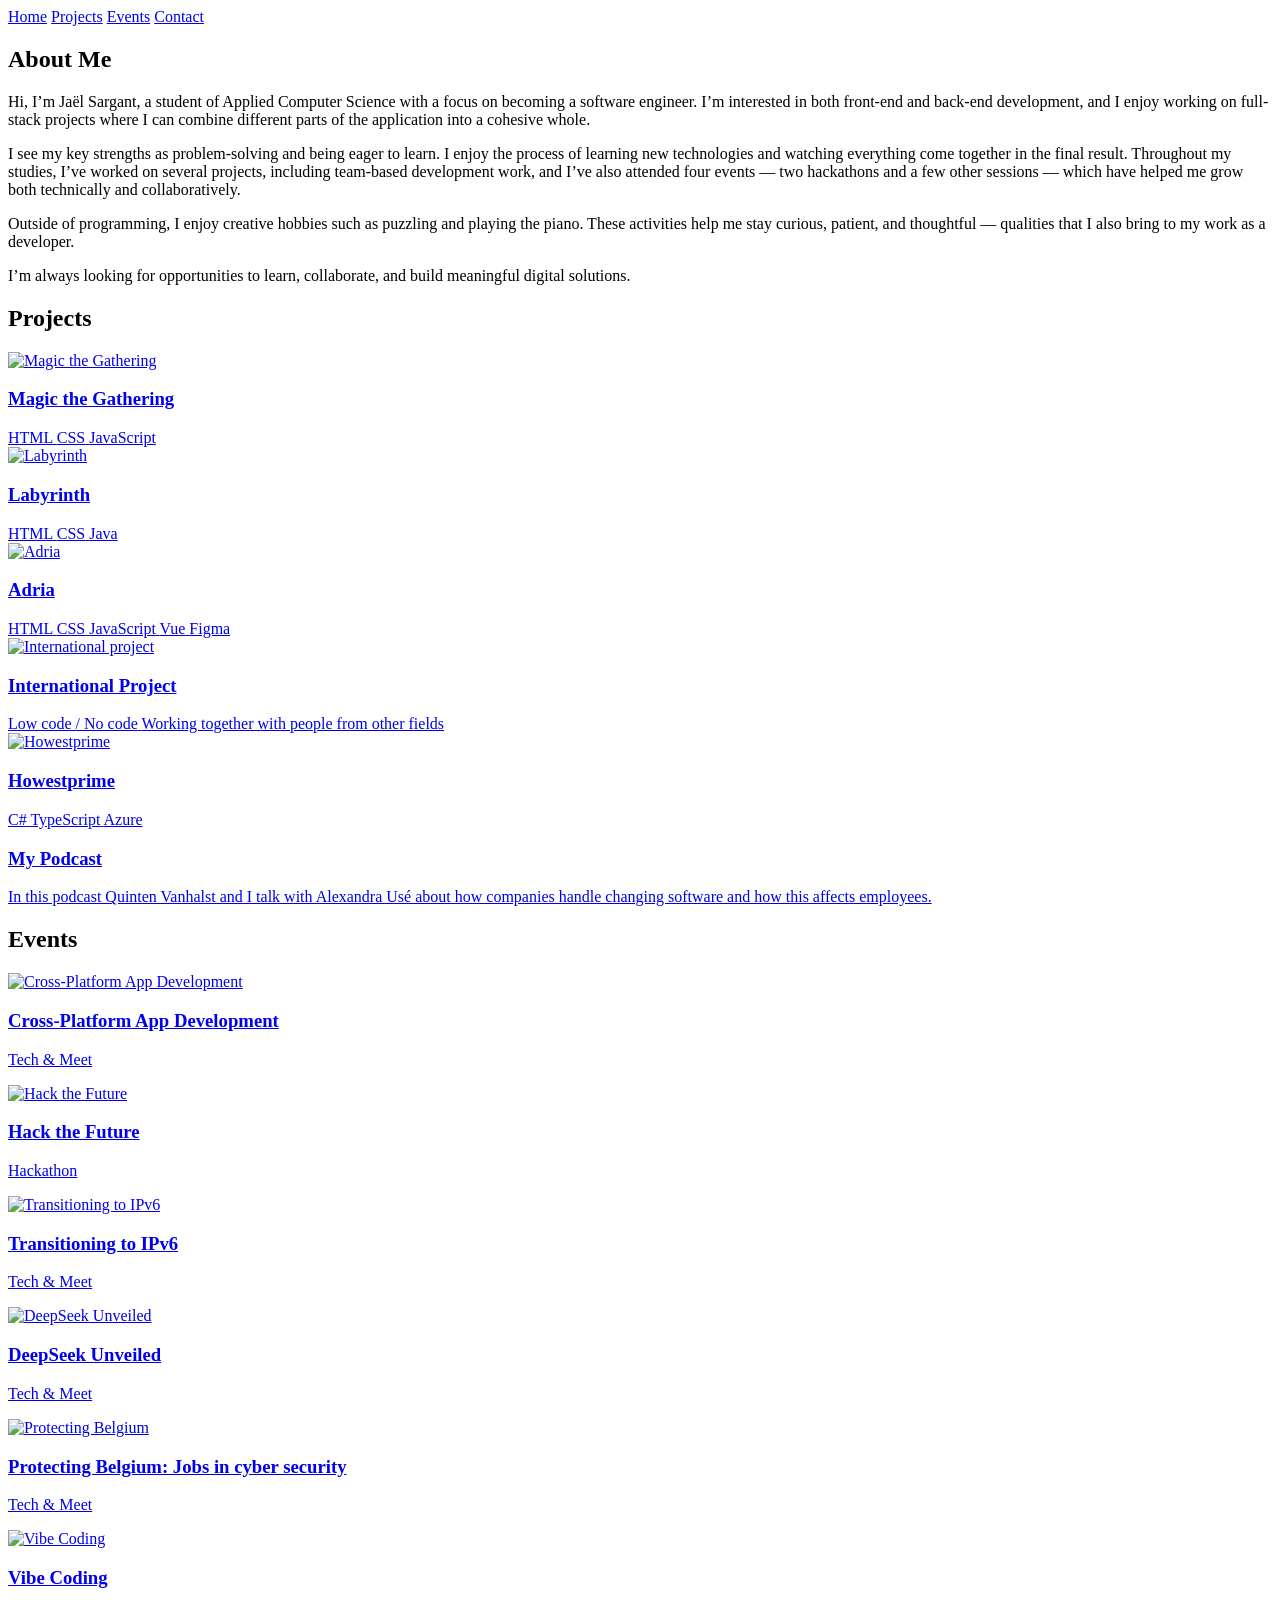
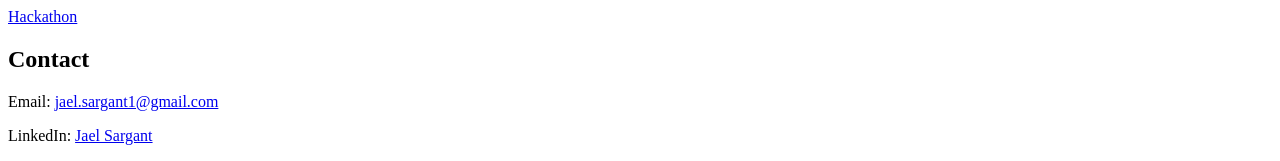
==== index.html @ 107b17af "Create index.html" ====
<!DOCTYPE html>
<html lang="en">

<head>
    <meta charset="UTF-8" />
    <meta name="viewport" content="width=device-width, initial-scale=1.0" />
    <title>Portfolio</title>
    <link rel="stylesheet" href="assets/css/reset.css" />
    <link rel="stylesheet" href="assets/css/styles.css" />
</head>

<body>
    <header class="topbar">
        <nav class="navbar">
            <a href="#home">Home</a>
            <a href="#projects">Projects</a>
            <a href="#events">Events</a>
            <a href="#contact">Contact</a>
        </nav>
    </header>

    <main>
        <section id="home" class="section about-section">
            <div class="section-inner">
                <h1>About Me</h1>
                <p>
                    Hi, I’m Jaël Sargant, a student of Applied Computer Science with a focus on becoming a software engineer.
                    I’m interested in both front-end and back-end development, and I enjoy working on full-stack projects where I can combine different parts of the application into a cohesive whole.
                </p>
                <p>
                    I see my key strengths as problem-solving and being eager to learn.
                    I enjoy the process of learning new technologies and watching everything come together in the final result.
                    Throughout my studies, I’ve worked on several projects, including team-based development work, and I’ve also attended four events — two hackathons and a few other sessions — which have helped me grow both technically and collaboratively.
                </p>
                <p>
                    Outside of programming, I enjoy creative hobbies such as puzzling and playing the piano.
                    These activities help me stay curious, patient, and thoughtful — qualities that I also bring to my work as a developer.
                </p>
                <p>
                    I’m always looking for opportunities to learn, collaborate, and build meaningful digital solutions.
                </p>
            </div>
        </section>

        <section id="projects" class="section">
            <div class="section-inner">
                <h2>Projects</h2>

                <div class="card-grid">
                    <a class="card" href="projects/mtg.html">
                        <img src="assets/images/mtg/mtg-home.png" alt="Magic the Gathering" />
                        <div class="card-body">
                            <h3><strong>Magic the Gathering</strong></h3>
                            <div class="skills">
                                <span>HTML</span>
                                <span>CSS</span>
                                <span>JavaScript</span>
                            </div>
                        </div>
                    </a>

                    <a class="card" href="projects/labyrinth.html">
                        <img src="assets/images/labyrinth/labyrinth-home.png" alt="Labyrinth" />
                        <div class="card-body">
                            <h3><strong>Labyrinth</strong></h3>
                            <div class="skills">
                                <span>HTML</span>
                                <span>CSS</span>
                                <span>Java</span>
                            </div>
                        </div>
                    </a>

                    <a class="card" href="projects/adria.html">
                        <img src="assets/images/adria/adria-home.png" alt="Adria" />
                        <div class="card-body">
                            <h3><strong>Adria</strong></h3>
                            <div class="skills">
                                <span>HTML</span>
                                <span>CSS</span>
                                <span>JavaScript</span>
                                <span>Vue</span>
                                <span>Figma</span>
                            </div>
                        </div>
                    </a>

                    <a class="card" href="projects/international.html">
                        <img src="assets/images/international-project/university.png" alt="International project" />
                        <div class="card-body">
                            <h3><strong>International Project</strong></h3>
                            <div class="skills">
                                <span>Low code / No code</span>
                                <span>Working together with people from other fields</span>
                            </div>
                        </div>
                    </a>

                    <a class="card" href="projects/howestprime.html">
                        <img src="assets/images/howestprime/hwp-calendar.png" alt="Howestprime" />
                        <div class="card-body">
                            <h3><strong>Howestprime</strong></h3>
                            <div class="skills">
                                <span>C#</span>
                                <span>TypeScript</span>
                                <span>Azure</span>
                            </div>
                        </div>
                    </a>

                    <a class="card podcast-card" href="https://open.spotify.com/episode/13T0pUxOmdbpOX7CiaJT1Q?si=NvPXMk4lSCK22hqODGZkZg" target="_blank"
                        rel="noopener noreferrer">
                        <div class="card-body">
                            <h3><strong>My Podcast</strong></h3>
                            <p>In this podcast Quinten Vanhalst and I talk with Alexandra Usé about how companies handle changing software and how this affects employees.</p>
                        </div>
                    </a>
                </div>
            </div>
        </section>

        <section id="events" class="section">
            <div class="section-inner">
                <h2>Events</h2>

                <div class="card-grid">
                    <a class="card event-card" href="events/cross-platform-app-development.html">
                        <img src="assets/images/cross-platform/cp-1.jpg" alt="Cross-Platform App Development" />
                        <div class="card-body">
                            <h3><strong>Cross-Platform App Development</strong></h3>
                            <p class="event-type">Tech &amp; Meet</p>
                        </div>
                    </a>

                    <a class="card event-card" href="events/hack-the-future.html">
                        <img src="assets/images/hack-the-future/htf-1.jpg" alt="Hack the Future" />
                        <div class="card-body">
                            <h3><strong>Hack the Future</strong></h3>
                            <p class="event-type">Hackathon</p>
                        </div>
                    </a>

                    <a class="card event-card" href="events/transitioning-to-ipv6.html">
                        <img src="assets/images/transitioning-to-ipv6/tti-1.jpg" alt="Transitioning to IPv6" />
                        <div class="card-body">
                            <h3><strong>Transitioning to IPv6</strong></h3>
                            <p class="event-type">Tech &amp; Meet</p>
                        </div>
                    </a>

                    <a class="card event-card" href="events/deepseek-uncovered.html">
                        <img src="assets/images/deepseek-uncovered/du-1.jpg" alt="DeepSeek Unveiled" />
                        <div class="card-body">
                            <h3><strong>DeepSeek Unveiled</strong></h3>
                            <p class="event-type">Tech &amp; Meet</p>
                        </div>
                    </a>

                    <a class="card event-card" href="events/protecting-belgium.html">
                        <img src="assets/images/protecting-belgium/pb-1.jpg" alt="Protecting Belgium" />
                        <div class="card-body">
                            <h3><strong>Protecting Belgium: Jobs in cyber security</strong></h3>
                            <p class="event-type">Tech &amp; Meet</p>
                        </div>
                    </a>

                    <a class="card event-card" href="events/vibe-coding.html">
                        <img src="assets/images/vibe-coding/vc-1.jpg" alt="Vibe Coding" />
                        <div class="card-body">
                            <h3><strong>Vibe Coding</strong></h3>
                            <p class="event-type">Hackathon</p>
                        </div>
                    </a>
                </div>
            </div>
        </section>
    </main>

    <footer id="contact" class="footer">
        <div class="section-inner footer-inner">
            <h2>Contact</h2>
            <p>Email: <a href="mailto:jael.sargant1@gmail.com">jael.sargant1@gmail.com</a></p>
            <p>LinkedIn: <a href="https://www.linkedin.com/in/jael-sargant-482727398" target="_blank"
                    rel="noopener noreferrer">Jael Sargant</a></p>
        </div>
    </footer>
</body>

</html>
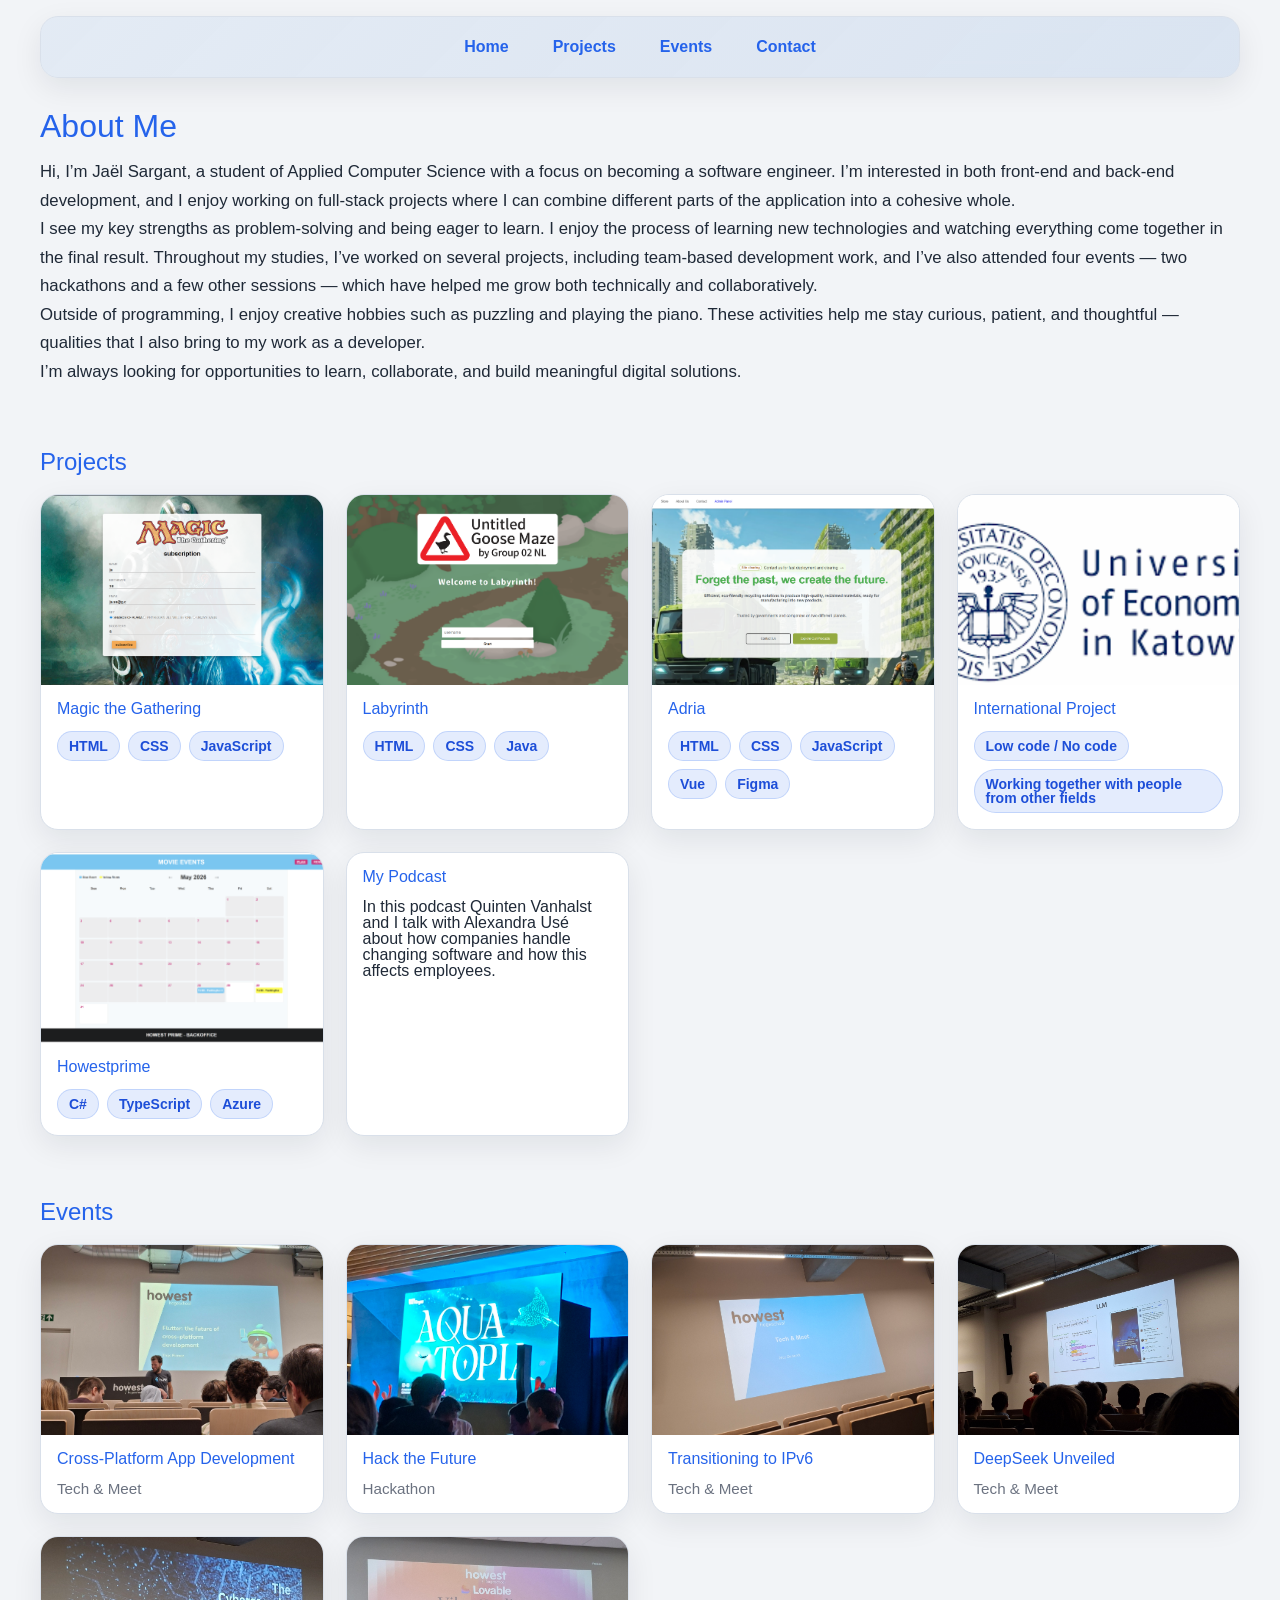
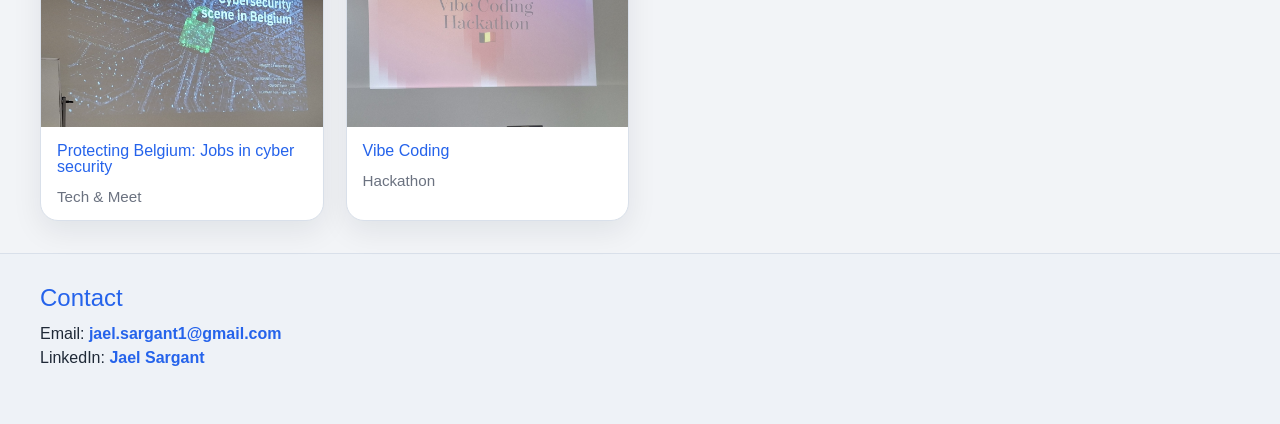
==== commit 2b51c5a7: "Update index.html (images)" ====
--- a/index.html
+++ b/index.html
@@ -48,7 +48,7 @@
 
                 <div class="card-grid">
                     <a class="card" href="projects/mtg.html">
-                        <img src="assets/images/mtg/mtg-home.png" alt="Magic the Gathering" />
+                        <img src="assets/images/mtg-home.png" alt="Magic the Gathering" />
                         <div class="card-body">
                             <h3><strong>Magic the Gathering</strong></h3>
                             <div class="skills">
@@ -60,7 +60,7 @@
                     </a>
 
                     <a class="card" href="projects/labyrinth.html">
-                        <img src="assets/images/labyrinth/labyrinth-home.png" alt="Labyrinth" />
+                        <img src="assets/images/labyrinth-home.png" alt="Labyrinth" />
                         <div class="card-body">
                             <h3><strong>Labyrinth</strong></h3>
                             <div class="skills">
@@ -72,7 +72,7 @@
                     </a>
 
                     <a class="card" href="projects/adria.html">
-                        <img src="assets/images/adria/adria-home.png" alt="Adria" />
+                        <img src="assets/images/adria-home.png" alt="Adria" />
                         <div class="card-body">
                             <h3><strong>Adria</strong></h3>
                             <div class="skills">
@@ -86,7 +86,7 @@
                     </a>
 
                     <a class="card" href="projects/international.html">
-                        <img src="assets/images/international-project/university.png" alt="International project" />
+                        <img src="assets/images/university.png" alt="International project" />
                         <div class="card-body">
                             <h3><strong>International Project</strong></h3>
                             <div class="skills">
@@ -97,7 +97,7 @@
                     </a>
 
                     <a class="card" href="projects/howestprime.html">
-                        <img src="assets/images/howestprime/hwp-calendar.png" alt="Howestprime" />
+                        <img src="assets/images/hwp-calendar.png" alt="Howestprime" />
                         <div class="card-body">
                             <h3><strong>Howestprime</strong></h3>
                             <div class="skills">
@@ -125,7 +125,7 @@
 
                 <div class="card-grid">
                     <a class="card event-card" href="events/cross-platform-app-development.html">
-                        <img src="assets/images/cross-platform/cp-1.jpg" alt="Cross-Platform App Development" />
+                        <img src="assets/images/cp-1.jpg" alt="Cross-Platform App Development" />
                         <div class="card-body">
                             <h3><strong>Cross-Platform App Development</strong></h3>
                             <p class="event-type">Tech &amp; Meet</p>
@@ -133,7 +133,7 @@
                     </a>
 
                     <a class="card event-card" href="events/hack-the-future.html">
-                        <img src="assets/images/hack-the-future/htf-1.jpg" alt="Hack the Future" />
+                        <img src="assets/images/htf-1.jpg" alt="Hack the Future" />
                         <div class="card-body">
                             <h3><strong>Hack the Future</strong></h3>
                             <p class="event-type">Hackathon</p>
@@ -141,7 +141,7 @@
                     </a>
 
                     <a class="card event-card" href="events/transitioning-to-ipv6.html">
-                        <img src="assets/images/transitioning-to-ipv6/tti-1.jpg" alt="Transitioning to IPv6" />
+                        <img src="assets/images/tti-1.jpg" alt="Transitioning to IPv6" />
                         <div class="card-body">
                             <h3><strong>Transitioning to IPv6</strong></h3>
                             <p class="event-type">Tech &amp; Meet</p>
@@ -149,7 +149,7 @@
                     </a>
 
                     <a class="card event-card" href="events/deepseek-uncovered.html">
-                        <img src="assets/images/deepseek-uncovered/du-1.jpg" alt="DeepSeek Unveiled" />
+                        <img src="assets/images/du-1.jpg" alt="DeepSeek Unveiled" />
                         <div class="card-body">
                             <h3><strong>DeepSeek Unveiled</strong></h3>
                             <p class="event-type">Tech &amp; Meet</p>
@@ -157,7 +157,7 @@
                     </a>
 
                     <a class="card event-card" href="events/protecting-belgium.html">
-                        <img src="assets/images/protecting-belgium/pb-1.jpg" alt="Protecting Belgium" />
+                        <img src="assets/images/pb-1.jpg" alt="Protecting Belgium" />
                         <div class="card-body">
                             <h3><strong>Protecting Belgium: Jobs in cyber security</strong></h3>
                             <p class="event-type">Tech &amp; Meet</p>
@@ -165,7 +165,7 @@
                     </a>
 
                     <a class="card event-card" href="events/vibe-coding.html">
-                        <img src="assets/images/vibe-coding/vc-1.jpg" alt="Vibe Coding" />
+                        <img src="assets/images/vc-1.jpg" alt="Vibe Coding" />
                         <div class="card-body">
                             <h3><strong>Vibe Coding</strong></h3>
                             <p class="event-type">Hackathon</p>
--- a/assets/css/styles.css
+++ b/assets/css/styles.css
@@ -0,0 +1,195 @@
+:root {
+  --bg: #f2f4f7;
+  --card: #ffffff;
+  --surface: rgba(226, 234, 244, 0.96);
+  --blue: #2563eb;
+  --blue-dark: #1d4ed8;
+  --text: #1f2937;
+  --muted: #6b7280;
+  --border: #d9e0ea;
+  --shadow: 0 0.625rem 1.875rem rgba(15, 23, 42, 0.08);
+}
+
+* {
+  box-sizing: border-box;
+}
+
+html {
+  scroll-behavior: smooth;
+}
+
+body {
+  margin: 0;
+  font-family: Arial, Helvetica, sans-serif;
+  background: var(--bg);
+  color: var(--text);
+}
+
+a {
+  text-decoration: none;
+  color: inherit;
+}
+
+.topbar {
+  position: sticky;
+  top: 1rem;
+  z-index: 1000;
+  width: min(75rem, calc(100% - 2rem));
+  margin: 1rem auto 0;
+  padding: 0;
+}
+
+.navbar {
+  width: 100%;
+  background: linear-gradient(135deg, var(--surface), rgba(216, 226, 240, 0.92));
+  backdrop-filter: blur(0.625rem);
+  border: 0.0625rem solid var(--border);
+  border-radius: 1.125rem;
+  box-shadow: var(--shadow);
+  padding: 0.75rem 1.125rem;
+  display: flex;
+  justify-content: center;
+  gap: 0.75rem;
+  flex-wrap: wrap;
+  align-items: center;
+}
+
+.navbar a {
+  color: var(--blue);
+  font-weight: 700;
+  padding: 0.625rem 1rem;
+  border-radius: 9999rem;
+  transition: 0.2s ease;
+}
+
+.navbar a:hover {
+  background: var(--blue);
+  color: #fff;
+}
+
+.section {
+  padding: 2rem 1rem;
+  scroll-margin-top: 6.25rem;
+}
+
+.section-inner {
+  width: min(75rem, 100%);
+  margin: 0 auto;
+}
+
+h1, h2 {
+  color: var(--blue);
+  margin-top: 0;
+  margin-bottom: 1rem;
+}
+
+h1 {
+  font-size: 2rem;
+}
+
+h2 {
+  font-size: 1.5rem;
+}
+
+.about-section p {
+  line-height: 1.7;
+  font-size: 1.05rem;
+}
+
+.card-grid {
+  display: grid;
+  grid-template-columns: repeat(auto-fit, minmax(15rem, 1fr));
+  gap: 1.375rem;
+  margin-top: 1.25rem;
+}
+
+.card {
+  background: var(--card);
+  border: 0.0625rem solid var(--border);
+  border-radius: 1.125rem;
+  overflow: hidden;
+  box-shadow: var(--shadow);
+  transition: transform 0.2s ease, box-shadow 0.2s ease;
+  display: block;
+}
+
+.card:hover {
+  transform: translateY(-0.25rem);
+  box-shadow: 0 0.875rem 2.125rem rgba(15, 23, 42, 0.14);
+}
+
+.card img {
+  width: 100%;
+  height: 11.875rem;
+  object-fit: cover;
+  display: block;
+}
+
+.card-body {
+  padding: 1rem;
+}
+
+.card-body h3 {
+  margin: 0 0 0.875rem;
+  color: var(--blue);
+}
+
+.skills {
+  display: flex;
+  flex-wrap: wrap;
+  gap: 0.5rem;
+}
+
+.skills span {
+  background: rgba(37, 99, 235, 0.12);
+  color: var(--blue-dark);
+  border: 0.0625rem solid rgba(37, 99, 235, 0.18);
+  padding: 0.4375rem 0.6875rem;
+  border-radius: 9999rem;
+  font-size: 0.875rem;
+  font-weight: 700;
+}
+
+.event-type {
+  margin: 0;
+  color: var(--muted);
+  font-size: 0.95rem;
+}
+
+.footer {
+  padding: 2rem 1rem 3.125rem;
+  border-top: 0.0625rem solid var(--border);
+  background: #eef2f7;
+}
+
+.footer-inner p {
+  margin: 0.5rem 0;
+}
+
+.footer a {
+  color: var(--blue);
+  font-weight: 700;
+}
+
+@media (max-width: 40rem) {
+  .topbar {
+    top: 0.625rem;
+    width: calc(100% - 1.5rem);
+    margin-top: 0.625rem;
+  }
+
+  .navbar {
+    justify-content: center;
+    padding: 0.625rem 0.75rem;
+    gap: 0.5rem;
+  }
+
+  .navbar a {
+    padding: 0.5rem 0.75rem;
+    font-size: 0.95rem;
+  }
+
+  .card img {
+    height: 10.625rem;
+  }
+}
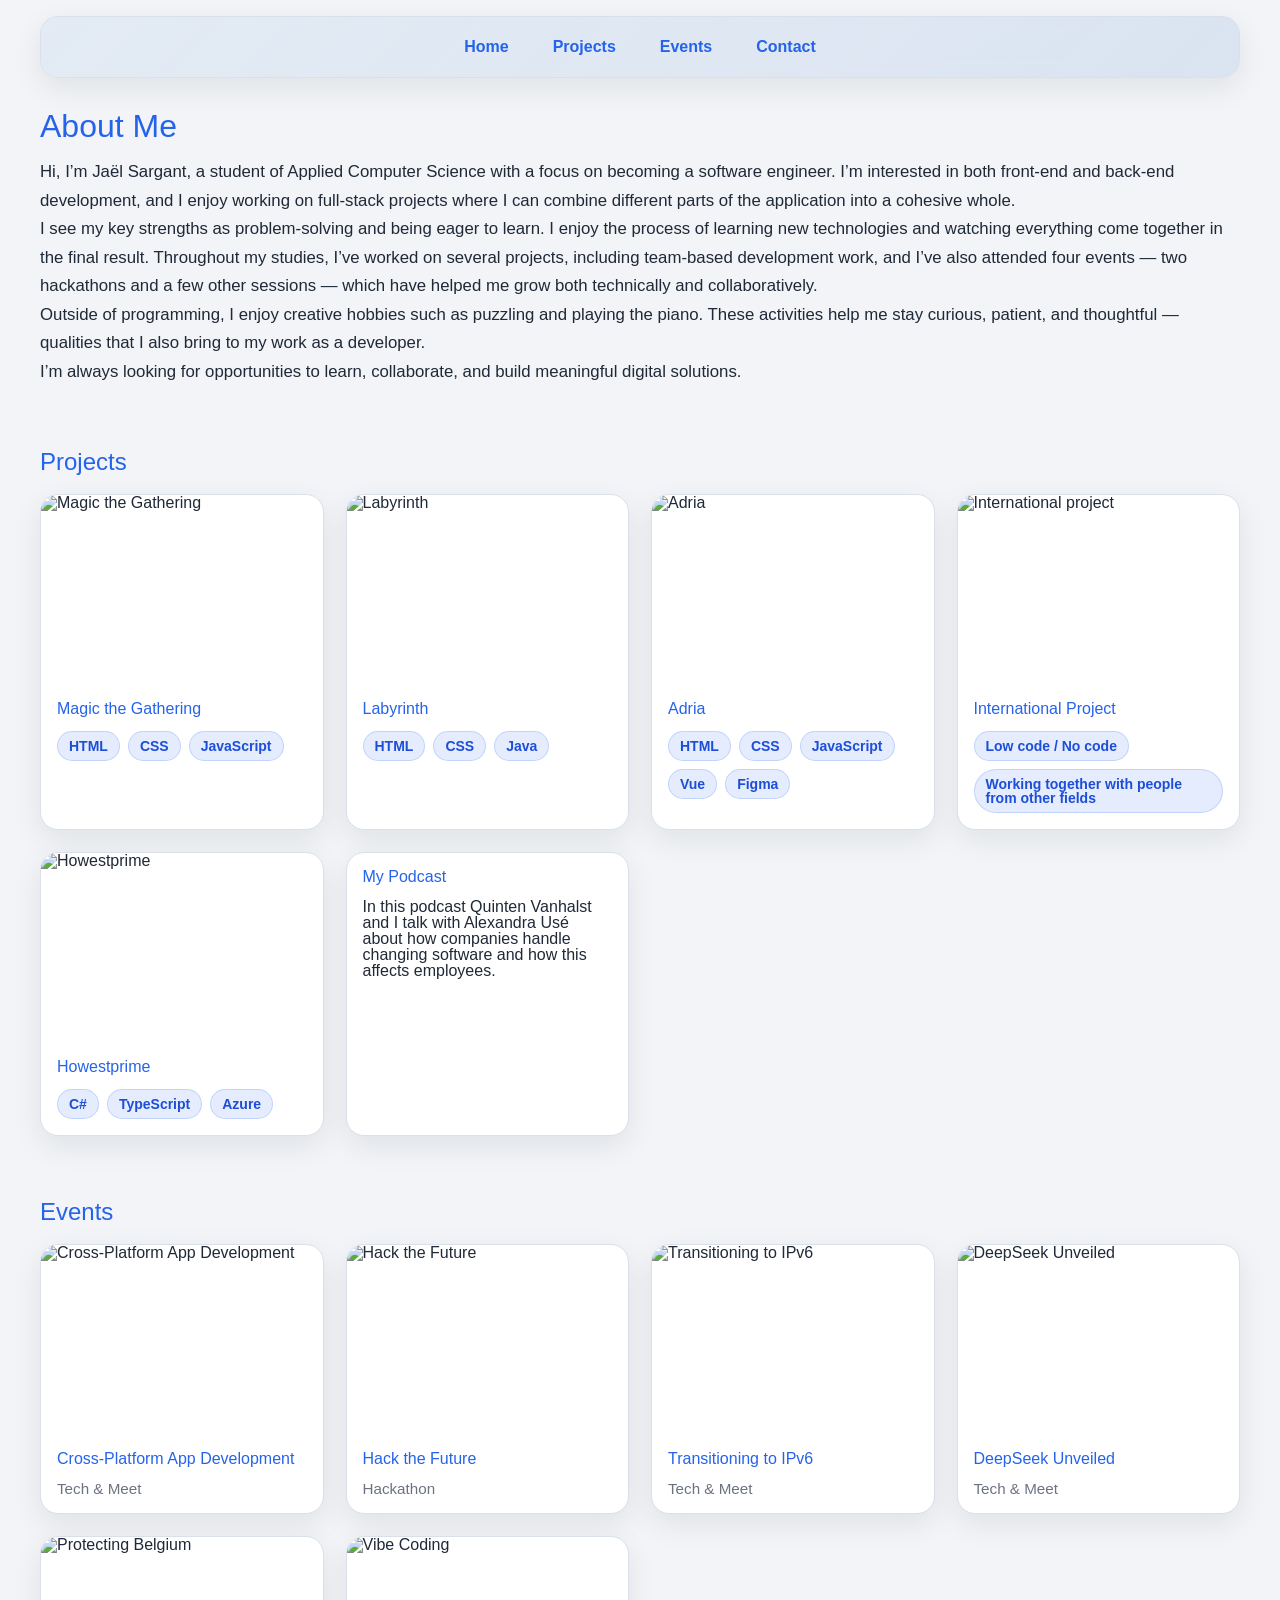
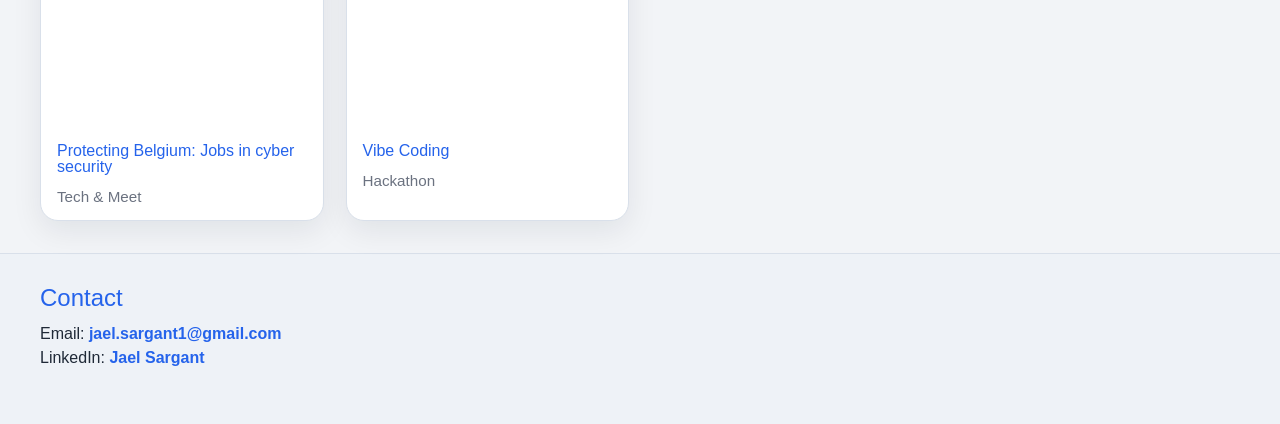
==== commit 00526a3a: "Change image source paths for projects and events" ====
--- a/index.html
+++ b/index.html
@@ -48,7 +48,7 @@
 
                 <div class="card-grid">
                     <a class="card" href="projects/mtg.html">
-                        <img src="assets/images/mtg-home.png" alt="Magic the Gathering" />
+                        <img src="e-portfolio/assets/images/mtg-home.png" alt="Magic the Gathering" />
                         <div class="card-body">
                             <h3><strong>Magic the Gathering</strong></h3>
                             <div class="skills">
@@ -60,7 +60,7 @@
                     </a>
 
                     <a class="card" href="projects/labyrinth.html">
-                        <img src="assets/images/labyrinth-home.png" alt="Labyrinth" />
+                        <img src="e-portfolio/assets/images/labyrinth-home.png" alt="Labyrinth" />
                         <div class="card-body">
                             <h3><strong>Labyrinth</strong></h3>
                             <div class="skills">
@@ -72,7 +72,7 @@
                     </a>
 
                     <a class="card" href="projects/adria.html">
-                        <img src="assets/images/adria-home.png" alt="Adria" />
+                        <img src="e-portfolio/assets/images/adria-home.png" alt="Adria" />
                         <div class="card-body">
                             <h3><strong>Adria</strong></h3>
                             <div class="skills">
@@ -86,7 +86,7 @@
                     </a>
 
                     <a class="card" href="projects/international.html">
-                        <img src="assets/images/university.png" alt="International project" />
+                        <img src="e-portfolio/assets/images/university.png" alt="International project" />
                         <div class="card-body">
                             <h3><strong>International Project</strong></h3>
                             <div class="skills">
@@ -97,7 +97,7 @@
                     </a>
 
                     <a class="card" href="projects/howestprime.html">
-                        <img src="assets/images/hwp-calendar.png" alt="Howestprime" />
+                        <img src="e-portfolio/assets/images/hwp-calendar.png" alt="Howestprime" />
                         <div class="card-body">
                             <h3><strong>Howestprime</strong></h3>
                             <div class="skills">
@@ -125,7 +125,7 @@
 
                 <div class="card-grid">
                     <a class="card event-card" href="events/cross-platform-app-development.html">
-                        <img src="assets/images/cp-1.jpg" alt="Cross-Platform App Development" />
+                        <img src="e-portfolio/assets/images/cp-1.jpg" alt="Cross-Platform App Development" />
                         <div class="card-body">
                             <h3><strong>Cross-Platform App Development</strong></h3>
                             <p class="event-type">Tech &amp; Meet</p>
@@ -133,7 +133,7 @@
                     </a>
 
                     <a class="card event-card" href="events/hack-the-future.html">
-                        <img src="assets/images/htf-1.jpg" alt="Hack the Future" />
+                        <img src="e-portfolio/assets/images/htf-1.jpg" alt="Hack the Future" />
                         <div class="card-body">
                             <h3><strong>Hack the Future</strong></h3>
                             <p class="event-type">Hackathon</p>
@@ -141,7 +141,7 @@
                     </a>
 
                     <a class="card event-card" href="events/transitioning-to-ipv6.html">
-                        <img src="assets/images/tti-1.jpg" alt="Transitioning to IPv6" />
+                        <img src="e-portfolio/assets/images/tti-1.jpg" alt="Transitioning to IPv6" />
                         <div class="card-body">
                             <h3><strong>Transitioning to IPv6</strong></h3>
                             <p class="event-type">Tech &amp; Meet</p>
@@ -149,7 +149,7 @@
                     </a>
 
                     <a class="card event-card" href="events/deepseek-uncovered.html">
-                        <img src="assets/images/du-1.jpg" alt="DeepSeek Unveiled" />
+                        <img src="e-portfolio/assets/images/du-1.jpg" alt="DeepSeek Unveiled" />
                         <div class="card-body">
                             <h3><strong>DeepSeek Unveiled</strong></h3>
                             <p class="event-type">Tech &amp; Meet</p>
@@ -157,7 +157,7 @@
                     </a>
 
                     <a class="card event-card" href="events/protecting-belgium.html">
-                        <img src="assets/images/pb-1.jpg" alt="Protecting Belgium" />
+                        <img src="e-portfolio/assets/images/pb-1.jpg" alt="Protecting Belgium" />
                         <div class="card-body">
                             <h3><strong>Protecting Belgium: Jobs in cyber security</strong></h3>
                             <p class="event-type">Tech &amp; Meet</p>
@@ -165,7 +165,7 @@
                     </a>
 
                     <a class="card event-card" href="events/vibe-coding.html">
-                        <img src="assets/images/vc-1.jpg" alt="Vibe Coding" />
+                        <img src="e-portfolio/assets/images/vc-1.jpg" alt="Vibe Coding" />
                         <div class="card-body">
                             <h3><strong>Vibe Coding</strong></h3>
                             <p class="event-type">Hackathon</p>
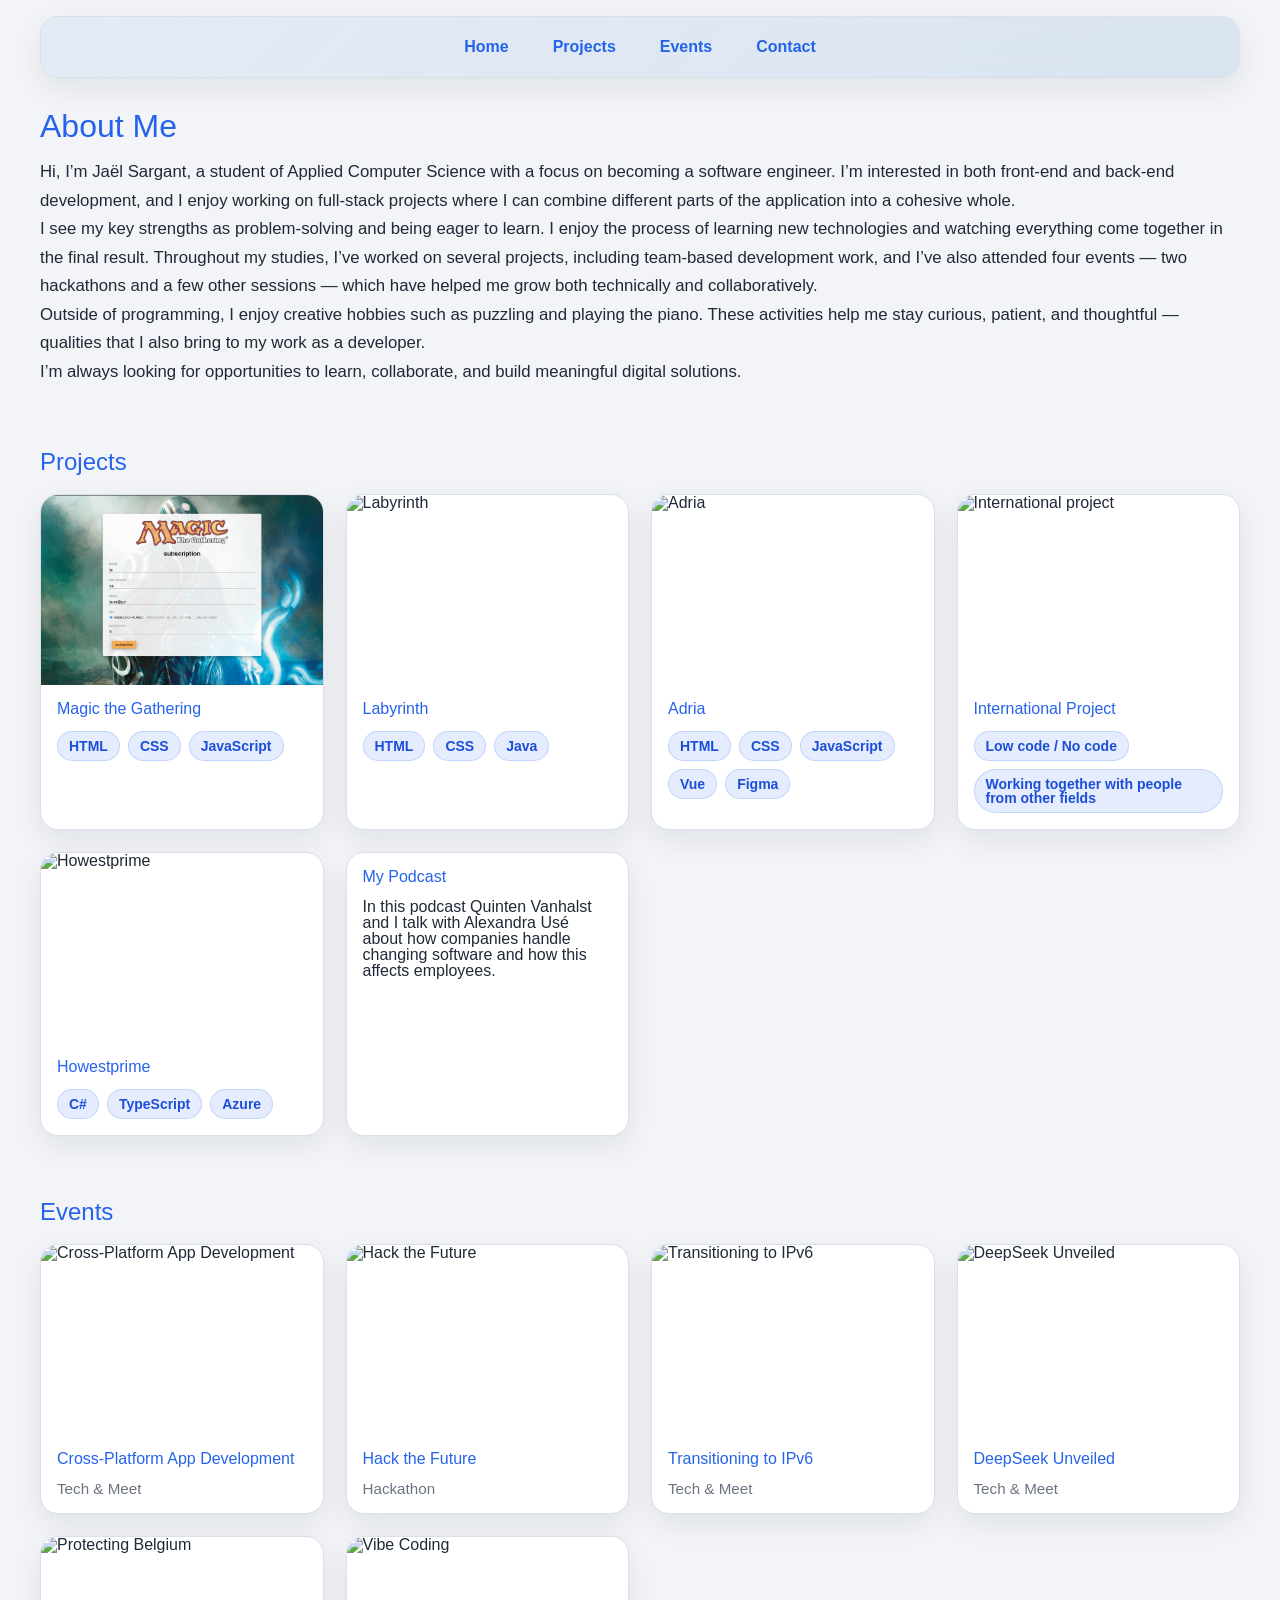
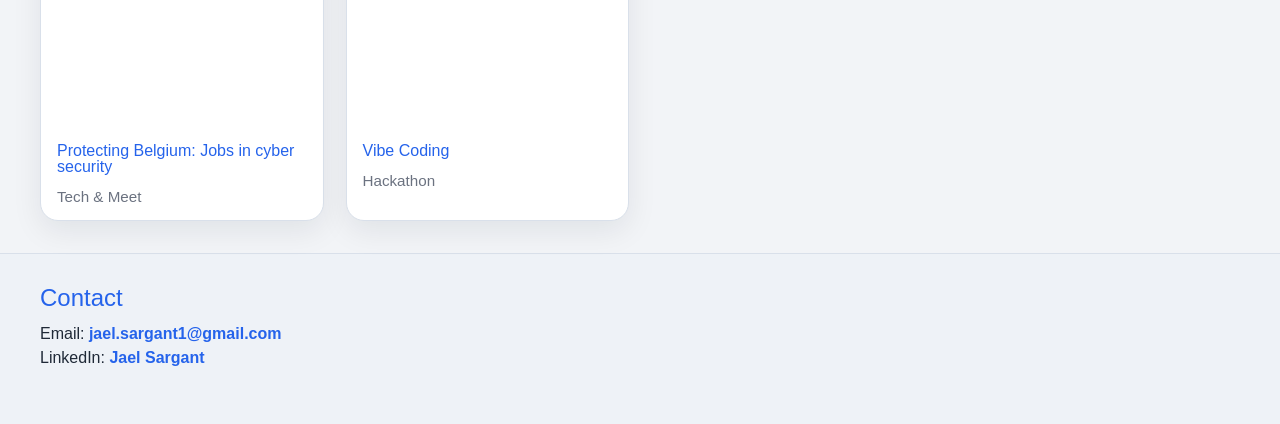
==== commit dc56e098: "test" ====
--- a/index.html
+++ b/index.html
@@ -48,7 +48,7 @@
 
                 <div class="card-grid">
                     <a class="card" href="projects/mtg.html">
-                        <img src="e-portfolio/assets/images/mtg-home.png" alt="Magic the Gathering" />
+                        <img src="assets/images/mtg-home.png" alt="Magic the Gathering" />
                         <div class="card-body">
                             <h3><strong>Magic the Gathering</strong></h3>
                             <div class="skills">
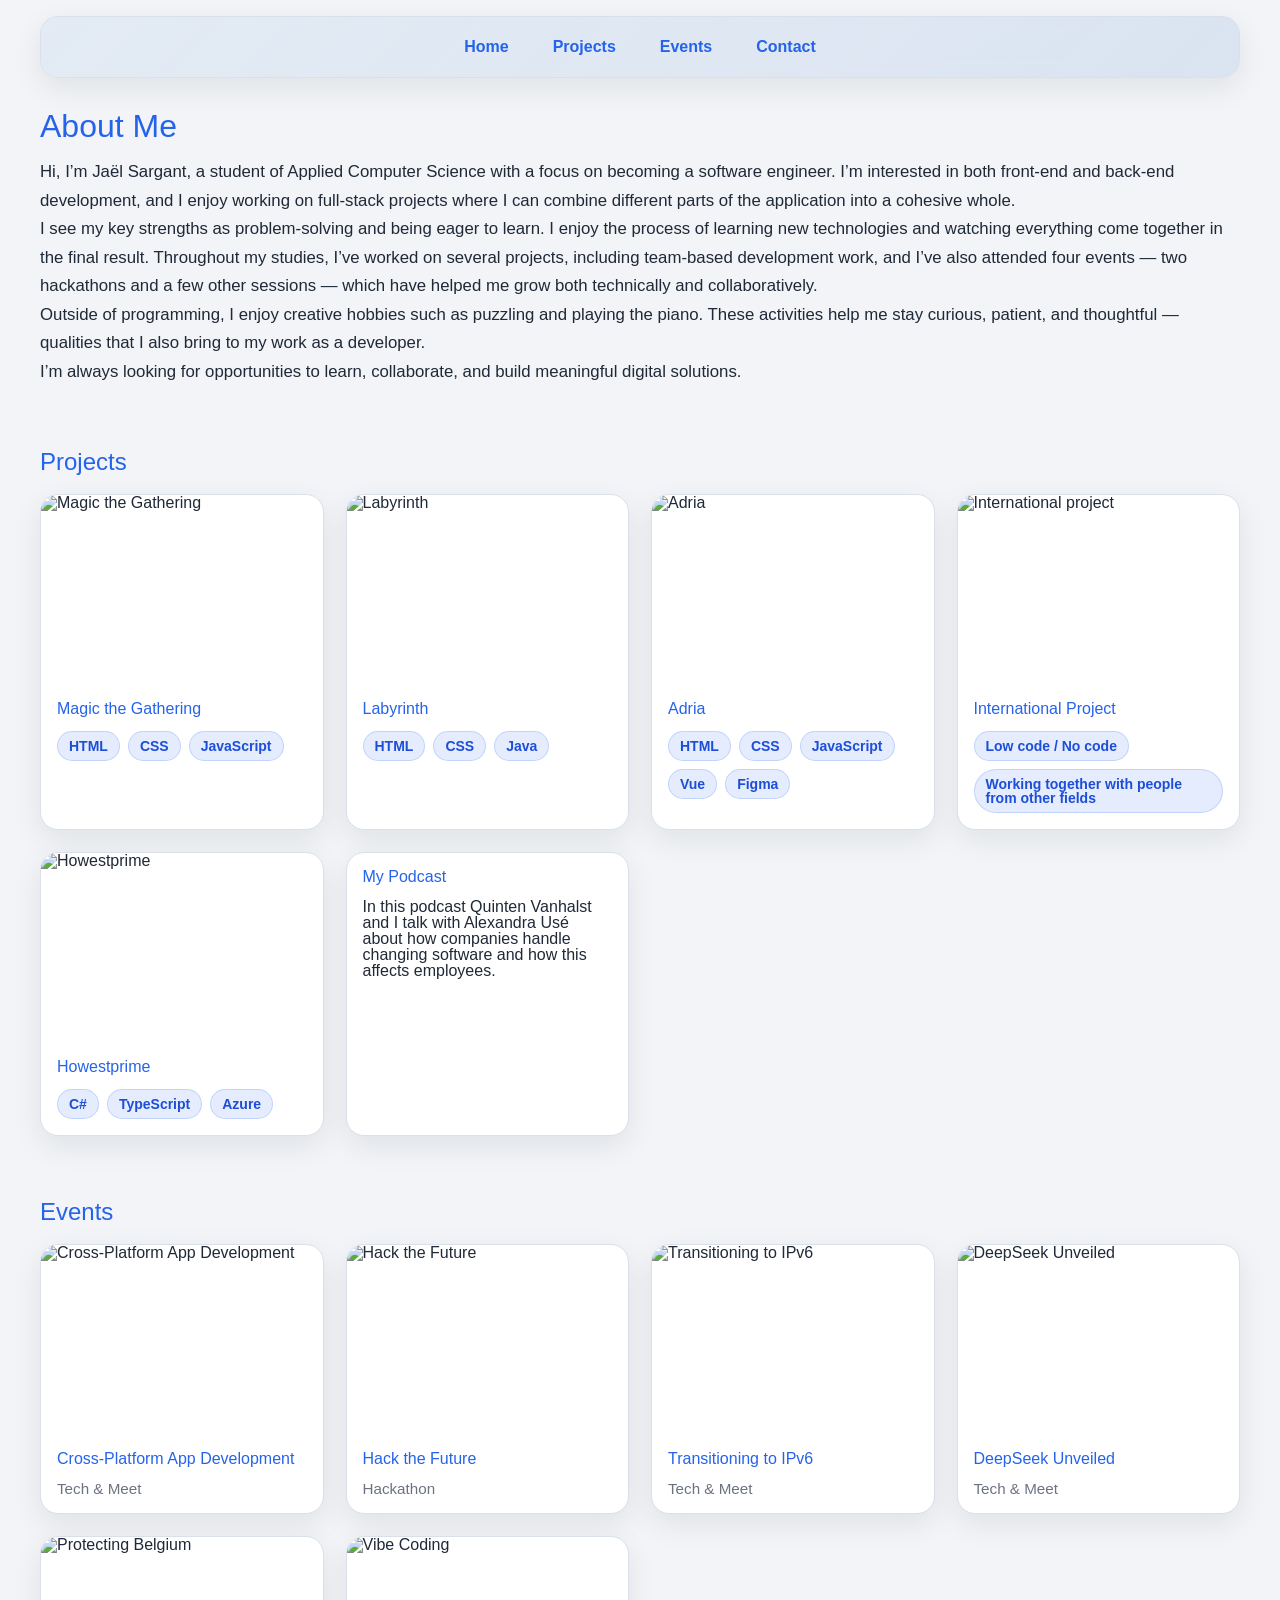
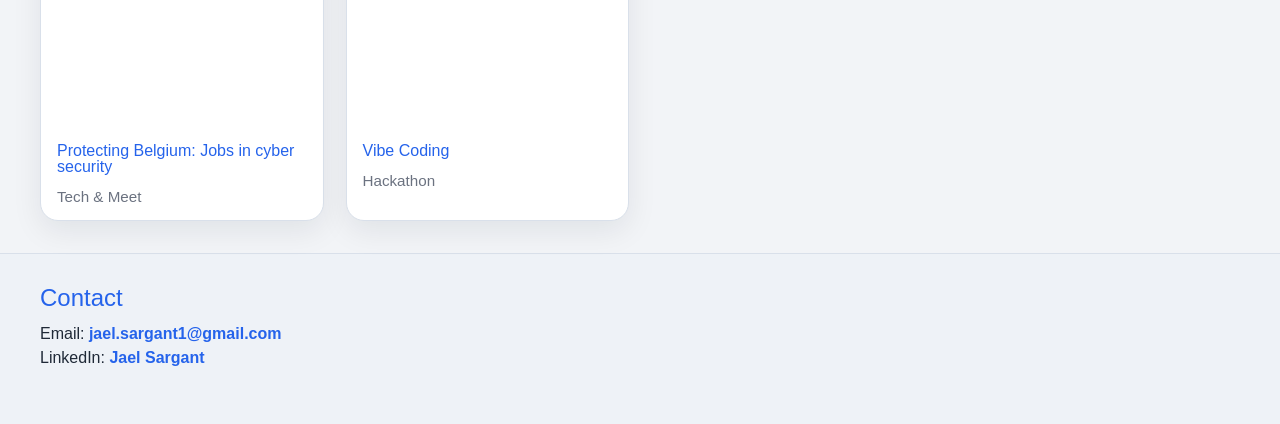
==== commit b2a8d268: "Update image source path for Magic the Gathering card" ====
--- a/index.html
+++ b/index.html
@@ -48,7 +48,7 @@
 
                 <div class="card-grid">
                     <a class="card" href="projects/mtg.html">
-                        <img src="assets/images/mtg-home.png" alt="Magic the Gathering" />
+                        <img src="e-portfolio/assets/images/mtg-home.png" alt="Magic the Gathering" />
                         <div class="card-body">
                             <h3><strong>Magic the Gathering</strong></h3>
                             <div class="skills">
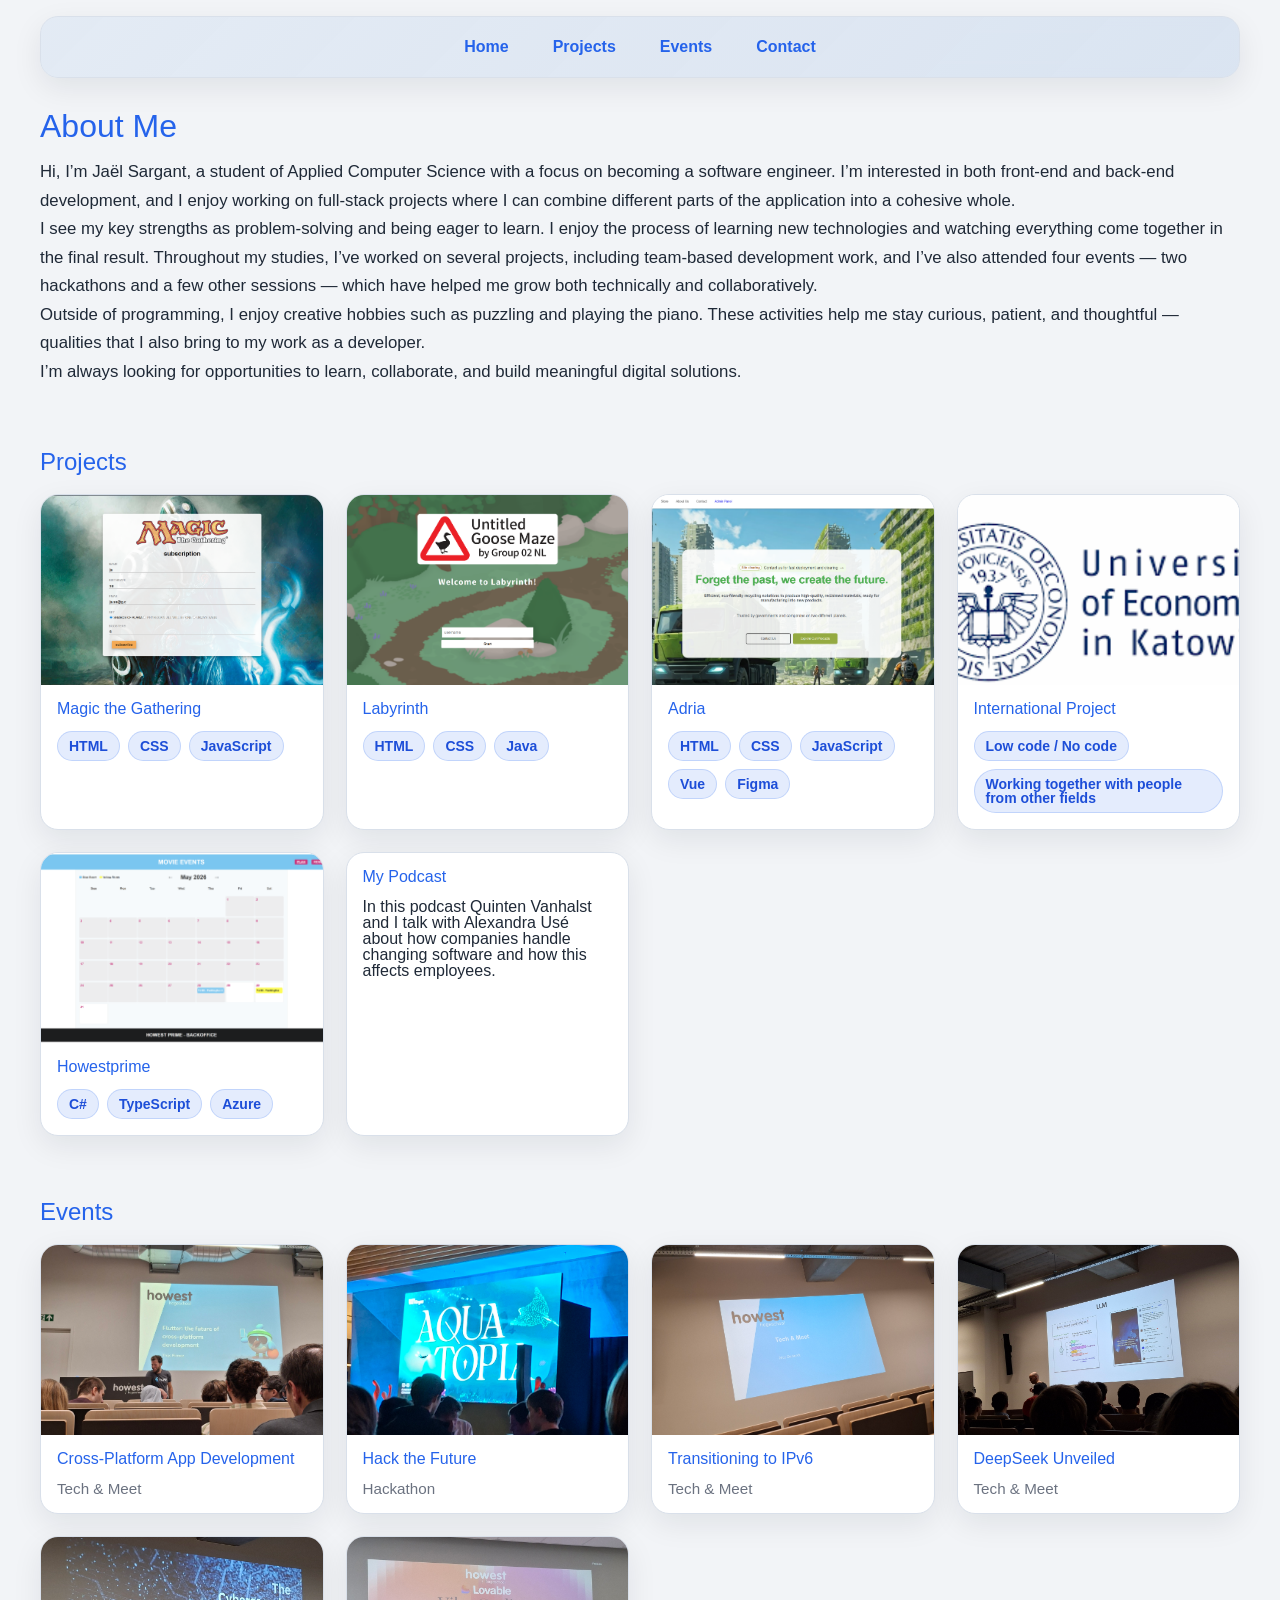
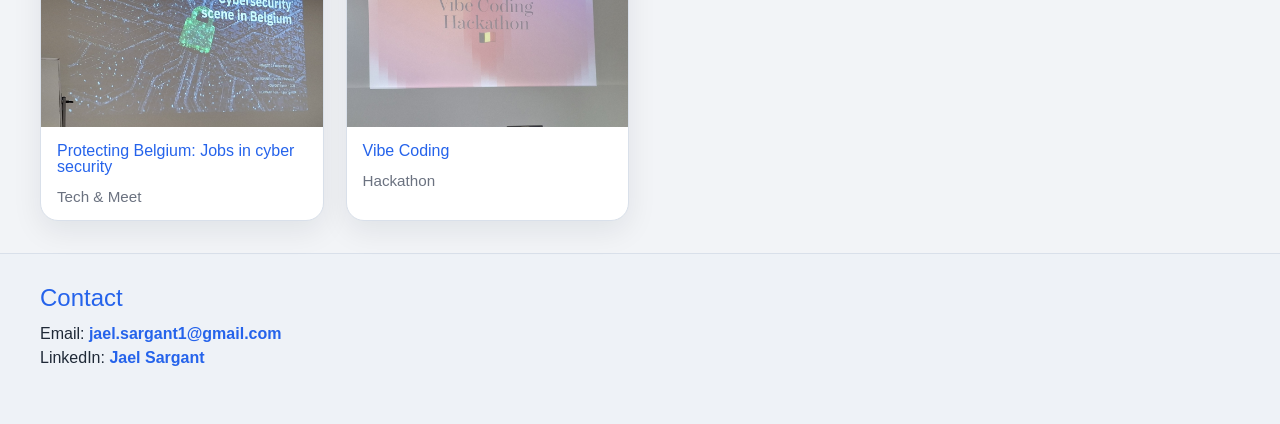
==== commit 81d74f3a: "Update image paths in index.html" ====
--- a/index.html
+++ b/index.html
@@ -48,7 +48,7 @@
 
                 <div class="card-grid">
                     <a class="card" href="projects/mtg.html">
-                        <img src="e-portfolio/assets/images/mtg-home.png" alt="Magic the Gathering" />
+                        <img src="assets/images/mtg-home.png" alt="Magic the Gathering" />
                         <div class="card-body">
                             <h3><strong>Magic the Gathering</strong></h3>
                             <div class="skills">
@@ -60,7 +60,7 @@
                     </a>
 
                     <a class="card" href="projects/labyrinth.html">
-                        <img src="e-portfolio/assets/images/labyrinth-home.png" alt="Labyrinth" />
+                        <img src="assets/images/labyrinth-home.png" alt="Labyrinth" />
                         <div class="card-body">
                             <h3><strong>Labyrinth</strong></h3>
                             <div class="skills">
@@ -72,7 +72,7 @@
                     </a>
 
                     <a class="card" href="projects/adria.html">
-                        <img src="e-portfolio/assets/images/adria-home.png" alt="Adria" />
+                        <img src="assets/images/adria-home.png" alt="Adria" />
                         <div class="card-body">
                             <h3><strong>Adria</strong></h3>
                             <div class="skills">
@@ -86,7 +86,7 @@
                     </a>
 
                     <a class="card" href="projects/international.html">
-                        <img src="e-portfolio/assets/images/university.png" alt="International project" />
+                        <img src="assets/images/university.png" alt="International project" />
                         <div class="card-body">
                             <h3><strong>International Project</strong></h3>
                             <div class="skills">
@@ -97,7 +97,7 @@
                     </a>
 
                     <a class="card" href="projects/howestprime.html">
-                        <img src="e-portfolio/assets/images/hwp-calendar.png" alt="Howestprime" />
+                        <img src="assets/images/hwp-calendar.png" alt="Howestprime" />
                         <div class="card-body">
                             <h3><strong>Howestprime</strong></h3>
                             <div class="skills">
@@ -125,7 +125,7 @@
 
                 <div class="card-grid">
                     <a class="card event-card" href="events/cross-platform-app-development.html">
-                        <img src="e-portfolio/assets/images/cp-1.jpg" alt="Cross-Platform App Development" />
+                        <img src="assets/images/cp-1.jpg" alt="Cross-Platform App Development" />
                         <div class="card-body">
                             <h3><strong>Cross-Platform App Development</strong></h3>
                             <p class="event-type">Tech &amp; Meet</p>
@@ -133,7 +133,7 @@
                     </a>
 
                     <a class="card event-card" href="events/hack-the-future.html">
-                        <img src="e-portfolio/assets/images/htf-1.jpg" alt="Hack the Future" />
+                        <img src="assets/images/htf-1.jpg" alt="Hack the Future" />
                         <div class="card-body">
                             <h3><strong>Hack the Future</strong></h3>
                             <p class="event-type">Hackathon</p>
@@ -141,7 +141,7 @@
                     </a>
 
                     <a class="card event-card" href="events/transitioning-to-ipv6.html">
-                        <img src="e-portfolio/assets/images/tti-1.jpg" alt="Transitioning to IPv6" />
+                        <img src="assets/images/tti-1.jpg" alt="Transitioning to IPv6" />
                         <div class="card-body">
                             <h3><strong>Transitioning to IPv6</strong></h3>
                             <p class="event-type">Tech &amp; Meet</p>
@@ -149,7 +149,7 @@
                     </a>
 
                     <a class="card event-card" href="events/deepseek-uncovered.html">
-                        <img src="e-portfolio/assets/images/du-1.jpg" alt="DeepSeek Unveiled" />
+                        <img src="assets/images/du-1.jpg" alt="DeepSeek Unveiled" />
                         <div class="card-body">
                             <h3><strong>DeepSeek Unveiled</strong></h3>
                             <p class="event-type">Tech &amp; Meet</p>
@@ -157,7 +157,7 @@
                     </a>
 
                     <a class="card event-card" href="events/protecting-belgium.html">
-                        <img src="e-portfolio/assets/images/pb-1.jpg" alt="Protecting Belgium" />
+                        <img src="assets/images/pb-1.jpg" alt="Protecting Belgium" />
                         <div class="card-body">
                             <h3><strong>Protecting Belgium: Jobs in cyber security</strong></h3>
                             <p class="event-type">Tech &amp; Meet</p>
@@ -165,7 +165,7 @@
                     </a>
 
                     <a class="card event-card" href="events/vibe-coding.html">
-                        <img src="e-portfolio/assets/images/vc-1.jpg" alt="Vibe Coding" />
+                        <img src="assets/images/vc-1.jpg" alt="Vibe Coding" />
                         <div class="card-body">
                             <h3><strong>Vibe Coding</strong></h3>
                             <p class="event-type">Hackathon</p>
